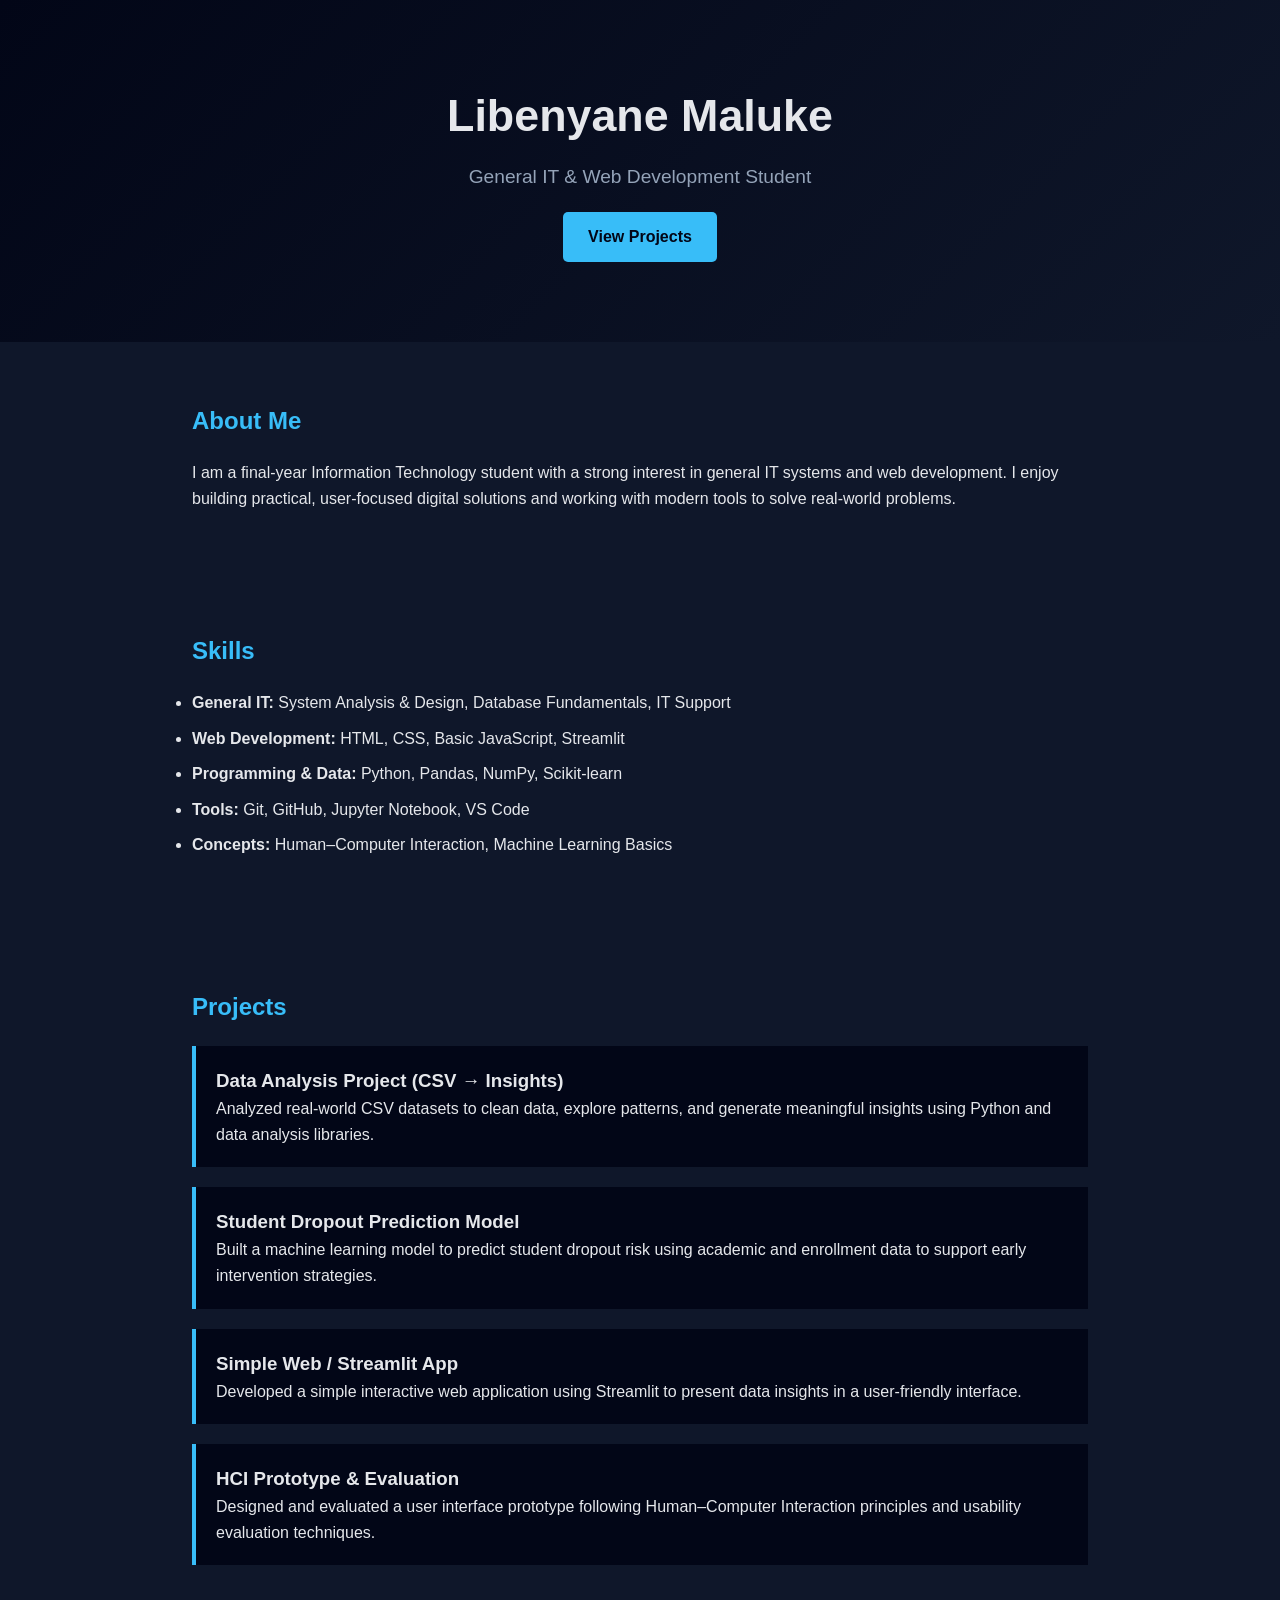
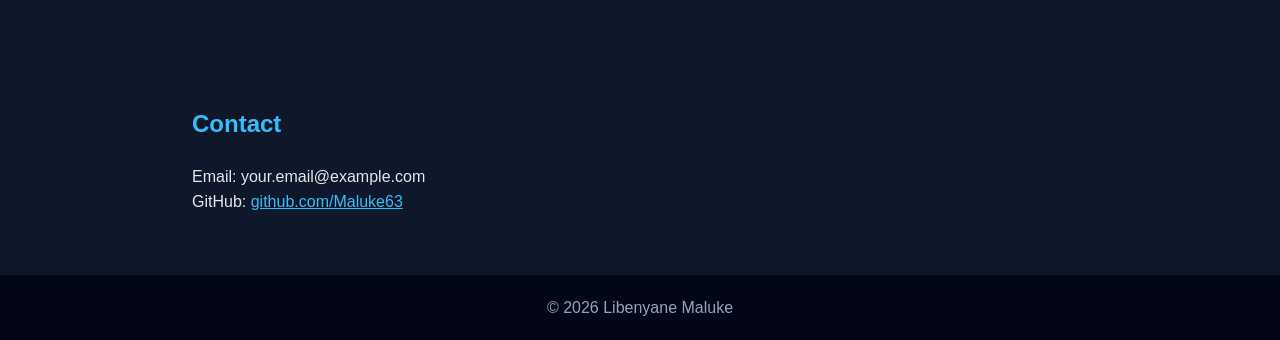
==== index.html @ 245141f4 "Create index.html" ====
<!DOCTYPE html>
<html lang="en">
<head>
    <meta charset="UTF-8">
    <meta name="viewport" content="width=device-width, initial-scale=1.0">
    <title>Libenyane Maluke | Portfolio</title>

    <!-- Embedded Dark Theme CSS -->
    <style>
        * {
            margin: 0;
            padding: 0;
            box-sizing: border-box;
            font-family: Arial, Helvetica, sans-serif;
        }

        body {
            background-color: #0f172a;
            color: #e5e7eb;
            line-height: 1.6;
        }

        header {
            text-align: center;
            padding: 80px 20px;
            background: linear-gradient(135deg, #020617, #0f172a);
        }

        header h1 {
            font-size: 2.8rem;
            margin-bottom: 10px;
        }

        header p {
            font-size: 1.2rem;
            color: #94a3b8;
        }

        .btn {
            display: inline-block;
            margin-top: 20px;
            padding: 12px 25px;
            background-color: #38bdf8;
            color: #020617;
            text-decoration: none;
            border-radius: 5px;
            font-weight: bold;
        }

        section {
            padding: 60px 15%;
        }

        h2 {
            margin-bottom: 20px;
            color: #38bdf8;
        }

        ul li {
            margin-bottom: 10px;
        }

        .project {
            background-color: #020617;
            padding: 20px;
            margin-bottom: 20px;
            border-left: 4px solid #38bdf8;
        }

        a {
            color: #38bdf8;
        }

        footer {
            text-align: center;
            padding: 20px;
            background-color: #020617;
            color: #94a3b8;
        }

        @media (max-width: 768px) {
            section {
                padding: 40px 8%;
            }
        }
    </style>
</head>
<body>

<header>
    <h1>Libenyane Maluke</h1>
    <p>General IT & Web Development Student</p>
    <a href="#projects" class="btn">View Projects</a>
</header>

<section id="about">
    <h2>About Me</h2>
    <p>
        I am a final-year Information Technology student with a strong interest in general IT systems
        and web development. I enjoy building practical, user-focused digital solutions and working
        with modern tools to solve real-world problems.
    </p>
</section>

<section id="skills">
    <h2>Skills</h2>
    <ul>
        <li><strong>General IT:</strong> System Analysis & Design, Database Fundamentals, IT Support</li>
        <li><strong>Web Development:</strong> HTML, CSS, Basic JavaScript, Streamlit</li>
        <li><strong>Programming & Data:</strong> Python, Pandas, NumPy, Scikit-learn</li>
        <li><strong>Tools:</strong> Git, GitHub, Jupyter Notebook, VS Code</li>
        <li><strong>Concepts:</strong> Human–Computer Interaction, Machine Learning Basics</li>
    </ul>
</section>

<section id="projects">
    <h2>Projects</h2>

    <div class="project">
        <h3>Data Analysis Project (CSV → Insights)</h3>
        <p>
            Analyzed real-world CSV datasets to clean data, explore patterns, and generate meaningful
            insights using Python and data analysis libraries.
        </p>
    </div>

    <div class="project">
        <h3>Student Dropout Prediction Model</h3>
        <p>
            Built a machine learning model to predict student dropout risk using academic and enrollment
            data to support early intervention strategies.
        </p>
    </div>

    <div class="project">
        <h3>Simple Web / Streamlit App</h3>
        <p>
            Developed a simple interactive web application using Streamlit to present data insights
            in a user-friendly interface.
        </p>
    </div>

    <div class="project">
        <h3>HCI Prototype & Evaluation</h3>
        <p>
            Designed and evaluated a user interface prototype following Human–Computer Interaction
            principles and usability evaluation techniques.
        </p>
    </div>
</section>

<section id="contact">
    <h2>Contact</h2>
    <p>Email: your.email@example.com</p>
    <p>
        GitHub:
        <a href="https://github.com/Maluke63" target="_blank">
            github.com/Maluke63
        </a>
    </p>
</section>

<footer>
    <p>© 2026 Libenyane Maluke</p>
</footer>

</body>
</html>
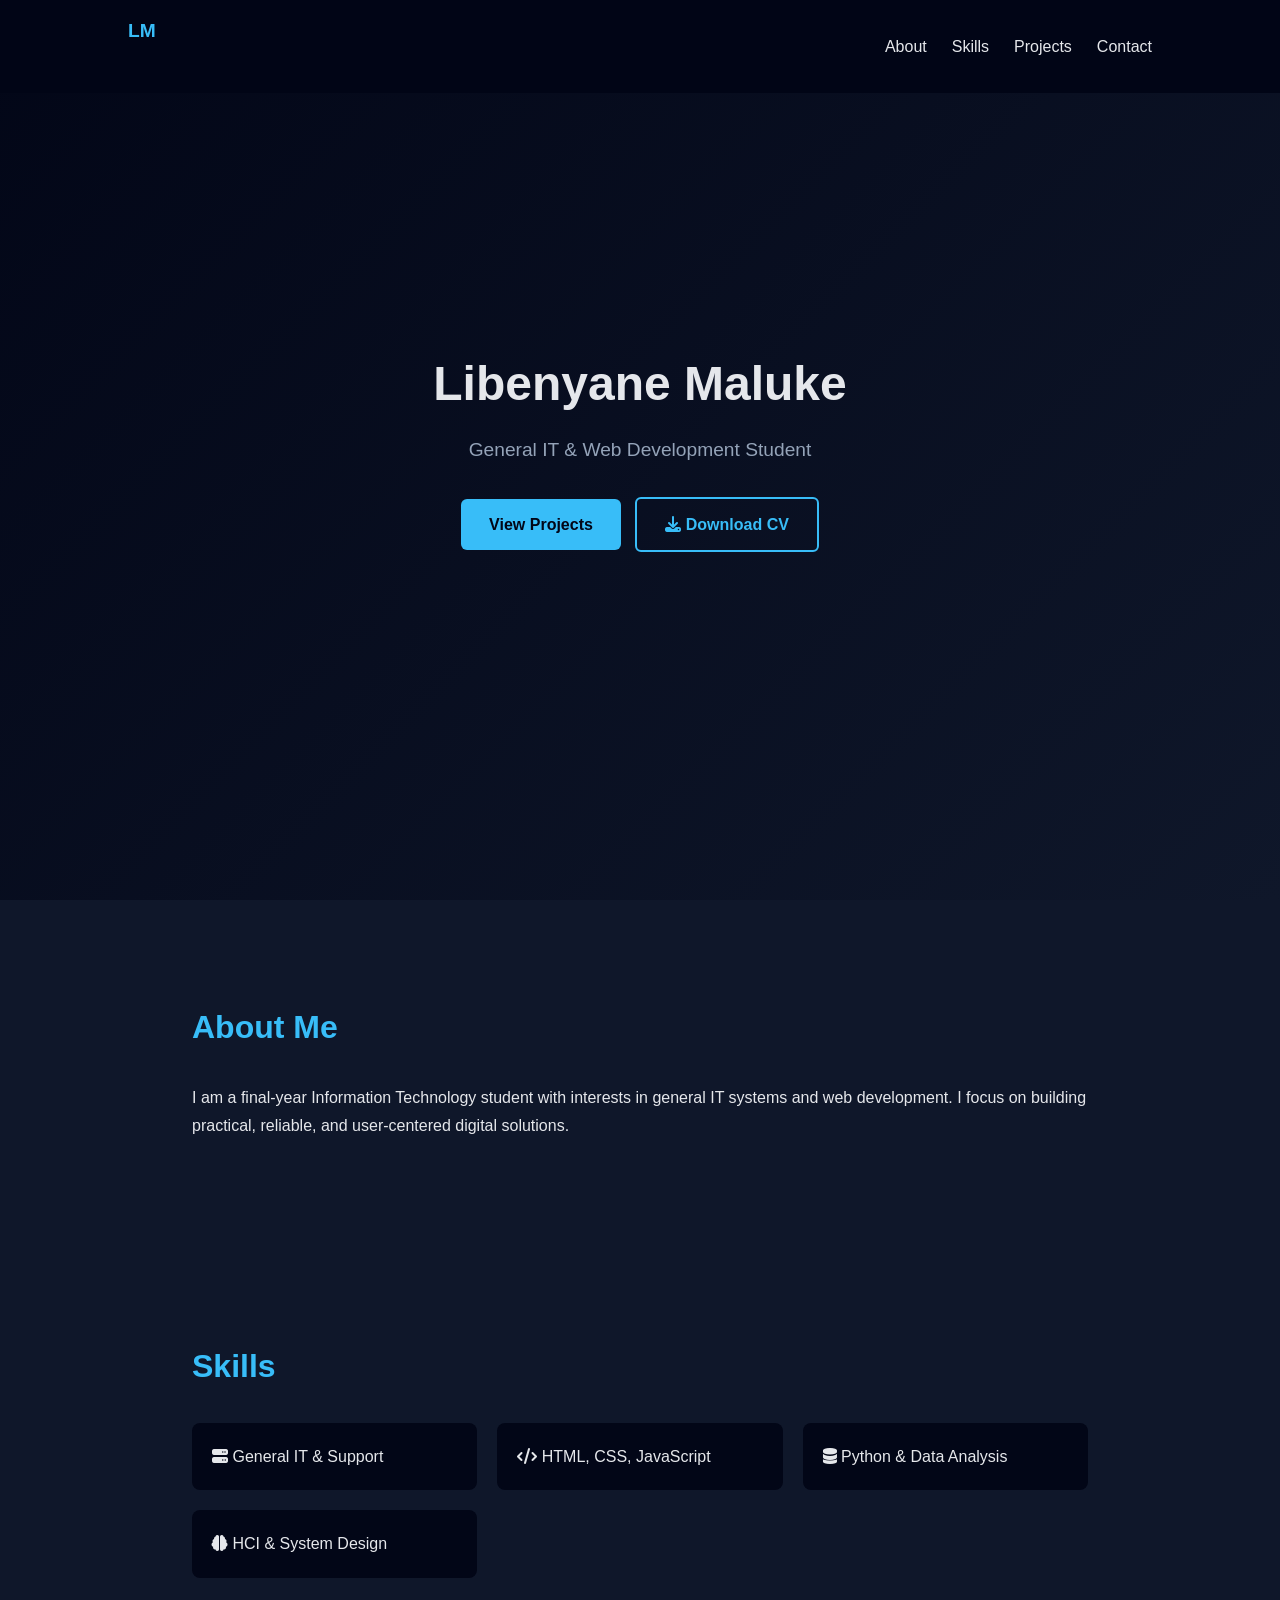
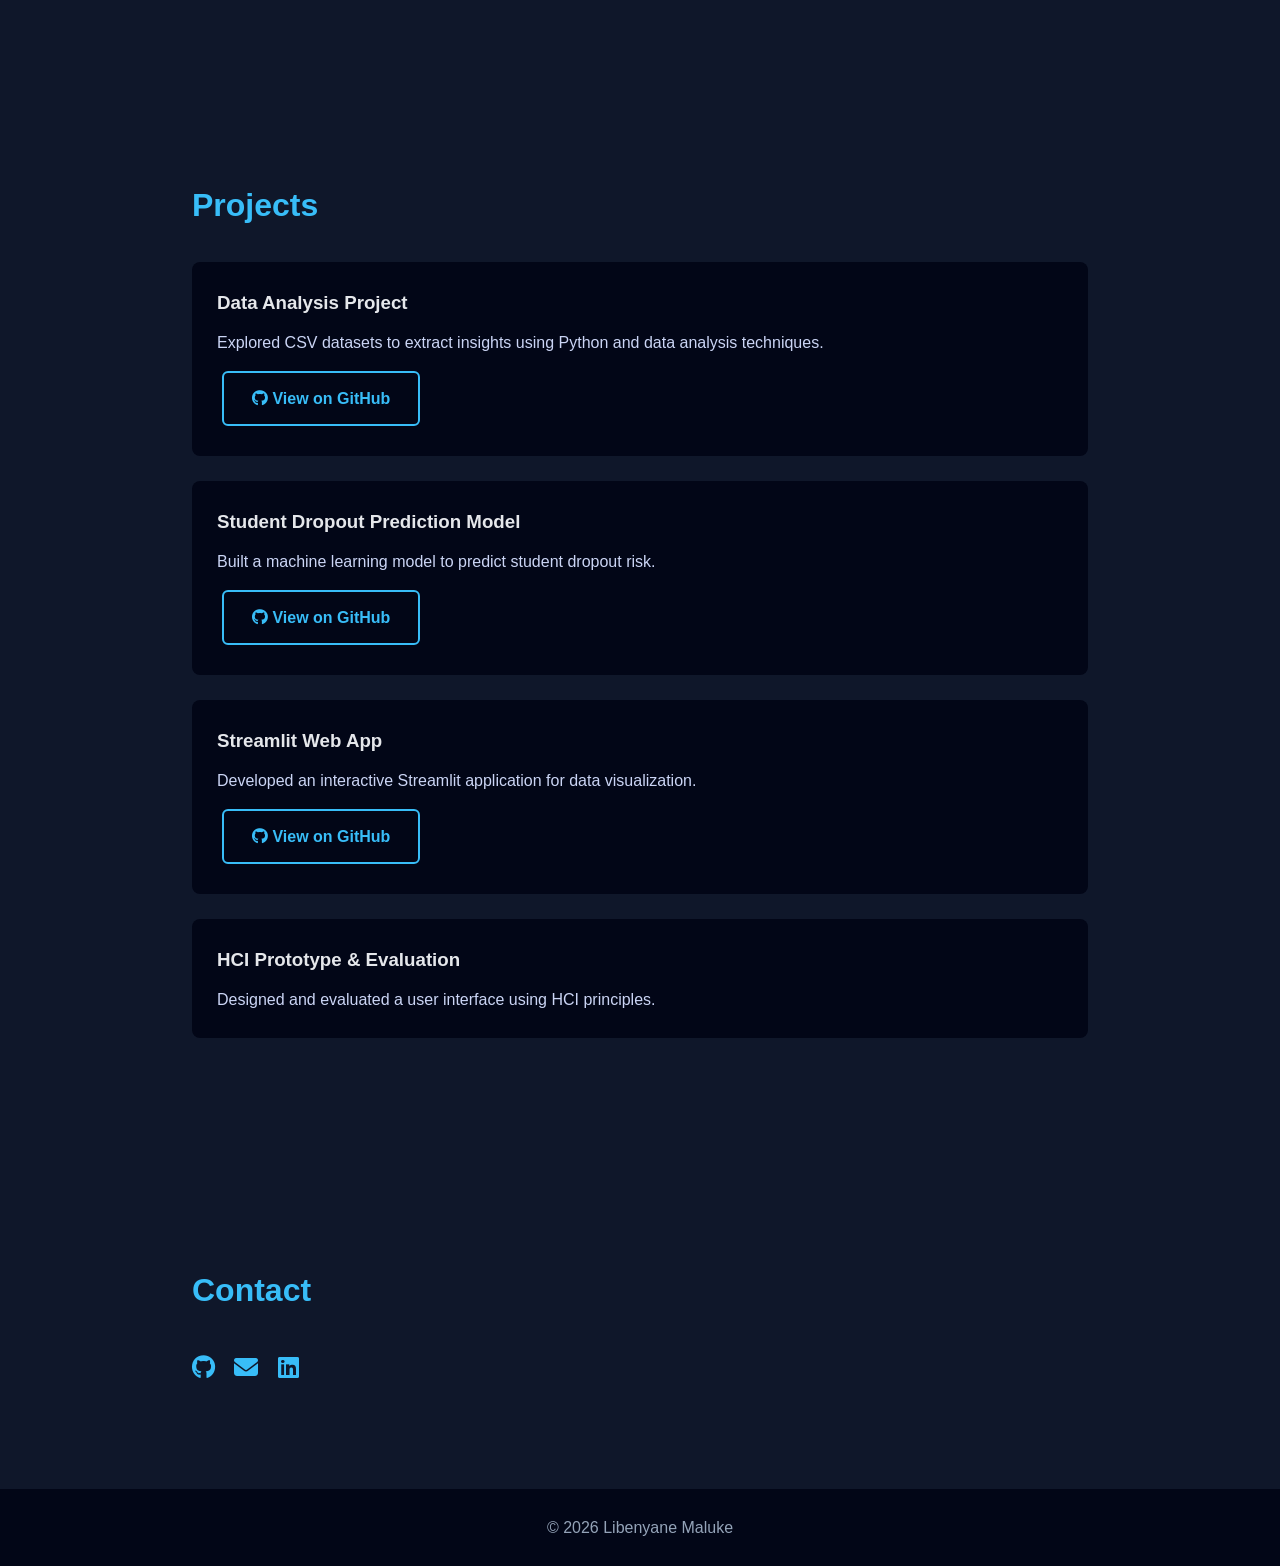
==== commit 2f4e313e: "Update index.html" ====
--- a/index.html
+++ b/index.html
@@ -3,166 +3,284 @@
 <head>
     <meta charset="UTF-8">
     <meta name="viewport" content="width=device-width, initial-scale=1.0">
-    <title>Libenyane Maluke | Portfolio</title>
-
-    <!-- Embedded Dark Theme CSS -->
+    <title>Libenyane Maluke | IT & Web Portfolio</title>
+
+    <!-- Icons -->
+    <link href="https://cdnjs.cloudflare.com/ajax/libs/font-awesome/6.5.0/css/all.min.css" rel="stylesheet">
+
     <style>
         * {
             margin: 0;
             padding: 0;
             box-sizing: border-box;
-            font-family: Arial, Helvetica, sans-serif;
+            font-family: "Segoe UI", Tahoma, Geneva, Verdana, sans-serif;
         }
 
         body {
             background-color: #0f172a;
             color: #e5e7eb;
-            line-height: 1.6;
-        }
-
+            line-height: 1.7;
+        }
+
+        /* Navigation */
+        nav {
+            position: fixed;
+            top: 0;
+            width: 100%;
+            background: rgba(2, 6, 23, 0.95);
+            padding: 15px 10%;
+            display: flex;
+            justify-content: space-between;
+            align-items: center;
+            z-index: 1000;
+        }
+
+        nav h2 {
+            color: #38bdf8;
+            font-size: 1.2rem;
+        }
+
+        nav ul {
+            list-style: none;
+            display: flex;
+            gap: 25px;
+        }
+
+        nav ul li a {
+            color: #e5e7eb;
+            text-decoration: none;
+            font-weight: 500;
+        }
+
+        nav ul li a:hover {
+            color: #38bdf8;
+        }
+
+        /* Header */
         header {
+            height: 100vh;
+            display: flex;
+            align-items: center;
+            justify-content: center;
             text-align: center;
-            padding: 80px 20px;
+            padding: 0 15%;
             background: linear-gradient(135deg, #020617, #0f172a);
         }
 
         header h1 {
-            font-size: 2.8rem;
+            font-size: 3rem;
             margin-bottom: 10px;
+            animation: fadeDown 1s ease;
         }
 
         header p {
+            color: #94a3b8;
             font-size: 1.2rem;
-            color: #94a3b8;
+            margin-bottom: 25px;
+            animation: fadeUp 1.2s ease;
         }
 
         .btn {
             display: inline-block;
-            margin-top: 20px;
-            padding: 12px 25px;
+            padding: 12px 28px;
             background-color: #38bdf8;
             color: #020617;
             text-decoration: none;
-            border-radius: 5px;
+            border-radius: 6px;
             font-weight: bold;
+            margin: 5px;
+        }
+
+        .btn-outline {
+            background: transparent;
+            border: 2px solid #38bdf8;
+            color: #38bdf8;
         }
 
         section {
-            padding: 60px 15%;
+            padding: 100px 15%;
         }
 
         h2 {
-            margin-bottom: 20px;
-            color: #38bdf8;
-        }
-
-        ul li {
+            color: #38bdf8;
+            margin-bottom: 30px;
+            font-size: 2rem;
+        }
+
+        /* Skills */
+        .skills-grid {
+            display: grid;
+            grid-template-columns: repeat(auto-fit, minmax(250px, 1fr));
+            gap: 20px;
+        }
+
+        .skill-box {
+            background: #020617;
+            padding: 20px;
+            border-radius: 8px;
+            transition: transform 0.3s;
+        }
+
+        .skill-box:hover {
+            transform: translateY(-5px);
+        }
+
+        /* Projects */
+        .project {
+            background: #020617;
+            padding: 25px;
+            margin-bottom: 25px;
+            border-radius: 8px;
+            transition: transform 0.3s;
+        }
+
+        .project:hover {
+            transform: translateY(-5px);
+        }
+
+        .project h3 {
             margin-bottom: 10px;
         }
 
-        .project {
-            background-color: #020617;
-            padding: 20px;
-            margin-bottom: 20px;
-            border-left: 4px solid #38bdf8;
-        }
-
-        a {
+        .project p {
+            color: #cbd5f5;
+        }
+
+        .project a {
+            margin-top: 15px;
+            display: inline-block;
+        }
+
+        /* Contact */
+        .contact-links a {
+            display: inline-block;
+            margin-right: 15px;
+            font-size: 1.5rem;
             color: #38bdf8;
         }
 
         footer {
             text-align: center;
-            padding: 20px;
-            background-color: #020617;
+            padding: 25px;
+            background: #020617;
             color: #94a3b8;
         }
 
+        /* Animations */
+        @keyframes fadeDown {
+            from { opacity: 0; transform: translateY(-20px); }
+            to { opacity: 1; transform: translateY(0); }
+        }
+
+        @keyframes fadeUp {
+            from { opacity: 0; transform: translateY(20px); }
+            to { opacity: 1; transform: translateY(0); }
+        }
+
         @media (max-width: 768px) {
-            section {
-                padding: 40px 8%;
+            section, header {
+                padding: 80px 8%;
+            }
+
+            nav {
+                padding: 15px 5%;
             }
         }
     </style>
 </head>
 <body>
 
+<!-- Navigation -->
+<nav>
+    <h2>LM</h2>
+    <ul>
+        <li><a href="#about">About</a></li>
+        <li><a href="#skills">Skills</a></li>
+        <li><a href="#projects">Projects</a></li>
+        <li><a href="#contact">Contact</a></li>
+    </ul>
+</nav>
+
+<!-- Hero -->
 <header>
-    <h1>Libenyane Maluke</h1>
-    <p>General IT & Web Development Student</p>
-    <a href="#projects" class="btn">View Projects</a>
+    <div>
+        <h1>Libenyane Maluke</h1>
+        <p>General IT & Web Development Student</p>
+        <a href="#projects" class="btn">View Projects</a>
+        <a href="CV.pdf" class="btn btn-outline" download>
+            <i class="fas fa-download"></i> Download CV
+        </a>
+    </div>
 </header>
 
+<!-- About -->
 <section id="about">
     <h2>About Me</h2>
     <p>
-        I am a final-year Information Technology student with a strong interest in general IT systems
-        and web development. I enjoy building practical, user-focused digital solutions and working
-        with modern tools to solve real-world problems.
+        I am a final-year Information Technology student with interests in general IT systems and web
+        development. I focus on building practical, reliable, and user-centered digital solutions.
     </p>
 </section>
 
+<!-- Skills -->
 <section id="skills">
     <h2>Skills</h2>
-    <ul>
-        <li><strong>General IT:</strong> System Analysis & Design, Database Fundamentals, IT Support</li>
-        <li><strong>Web Development:</strong> HTML, CSS, Basic JavaScript, Streamlit</li>
-        <li><strong>Programming & Data:</strong> Python, Pandas, NumPy, Scikit-learn</li>
-        <li><strong>Tools:</strong> Git, GitHub, Jupyter Notebook, VS Code</li>
-        <li><strong>Concepts:</strong> Human–Computer Interaction, Machine Learning Basics</li>
-    </ul>
-</section>
-
+    <div class="skills-grid">
+        <div class="skill-box"><i class="fas fa-server"></i> General IT & Support</div>
+        <div class="skill-box"><i class="fas fa-code"></i> HTML, CSS, JavaScript</div>
+        <div class="skill-box"><i class="fas fa-database"></i> Python & Data Analysis</div>
+        <div class="skill-box"><i class="fas fa-brain"></i> HCI & System Design</div>
+    </div>
+</section>
+
+<!-- Projects -->
 <section id="projects">
     <h2>Projects</h2>
 
     <div class="project">
-        <h3>Data Analysis Project (CSV → Insights)</h3>
-        <p>
-            Analyzed real-world CSV datasets to clean data, explore patterns, and generate meaningful
-            insights using Python and data analysis libraries.
-        </p>
+        <h3>Data Analysis Project</h3>
+        <p>Explored CSV datasets to extract insights using Python and data analysis techniques.</p>
+        <a class="btn btn-outline" href="#" target="_blank">
+            <i class="fab fa-github"></i> View on GitHub
+        </a>
     </div>
 
     <div class="project">
         <h3>Student Dropout Prediction Model</h3>
-        <p>
-            Built a machine learning model to predict student dropout risk using academic and enrollment
-            data to support early intervention strategies.
-        </p>
-    </div>
-
-    <div class="project">
-        <h3>Simple Web / Streamlit App</h3>
-        <p>
-            Developed a simple interactive web application using Streamlit to present data insights
-            in a user-friendly interface.
-        </p>
+        <p>Built a machine learning model to predict student dropout risk.</p>
+        <a class="btn btn-outline" href="#" target="_blank">
+            <i class="fab fa-github"></i> View on GitHub
+        </a>
+    </div>
+
+    <div class="project">
+        <h3>Streamlit Web App</h3>
+        <p>Developed an interactive Streamlit application for data visualization.</p>
+        <a class="btn btn-outline" href="#" target="_blank">
+            <i class="fab fa-github"></i> View on GitHub
+        </a>
     </div>
 
     <div class="project">
         <h3>HCI Prototype & Evaluation</h3>
-        <p>
-            Designed and evaluated a user interface prototype following Human–Computer Interaction
-            principles and usability evaluation techniques.
-        </p>
-    </div>
-</section>
-
+        <p>Designed and evaluated a user interface using HCI principles.</p>
+    </div>
+</section>
+
+<!-- Contact -->
 <section id="contact">
     <h2>Contact</h2>
-    <p>Email: your.email@example.com</p>
-    <p>
-        GitHub:
-        <a href="https://github.com/Maluke63" target="_blank">
-            github.com/Maluke63
-        </a>
-    </p>
+    <div class="contact-links">
+        <a href="https://github.com/Maluke63" target="_blank"><i class="fab fa-github"></i></a>
+        <a href="mailto:your.email@example.com"><i class="fas fa-envelope"></i></a>
+        <a href="#"><i class="fab fa-linkedin"></i></a>
+    </div>
 </section>
 
 <footer>
-    <p>© 2026 Libenyane Maluke</p>
+    © 2026 Libenyane Maluke
 </footer>
 
 </body>
 </html>
+
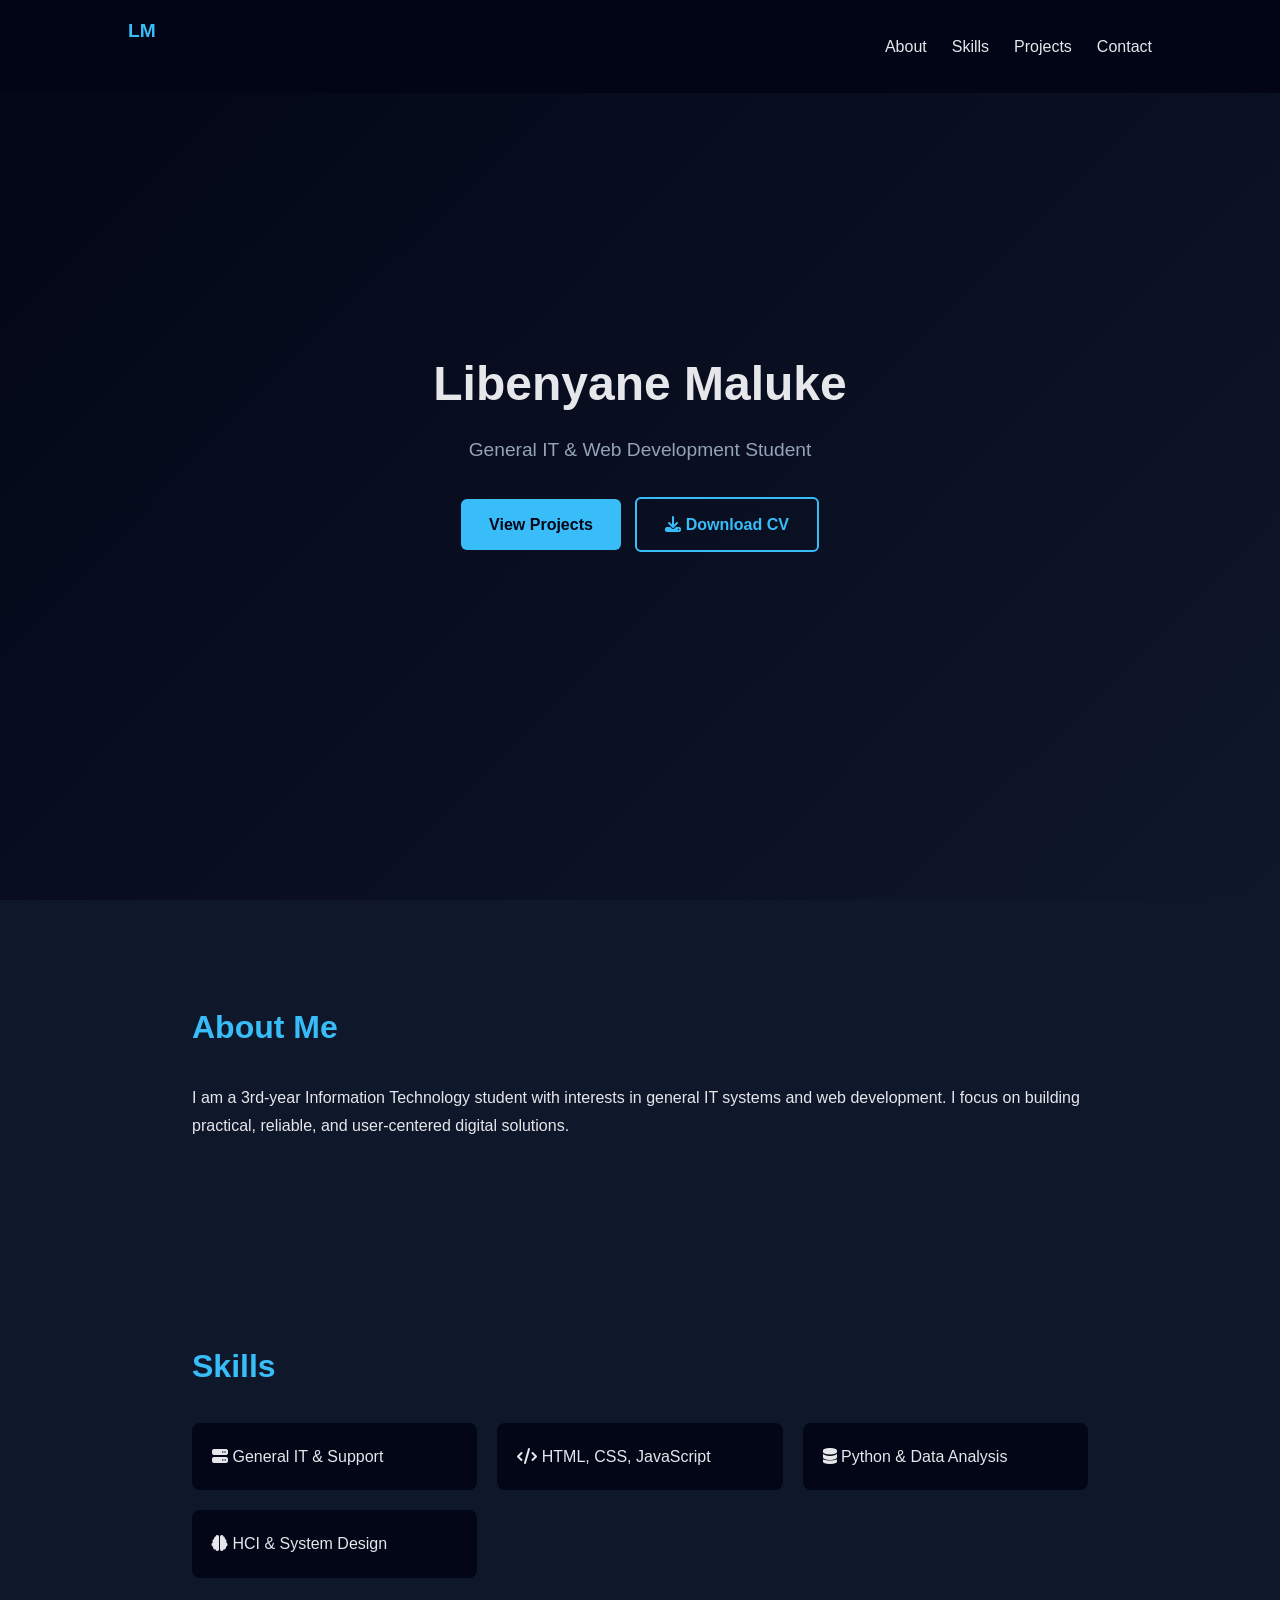
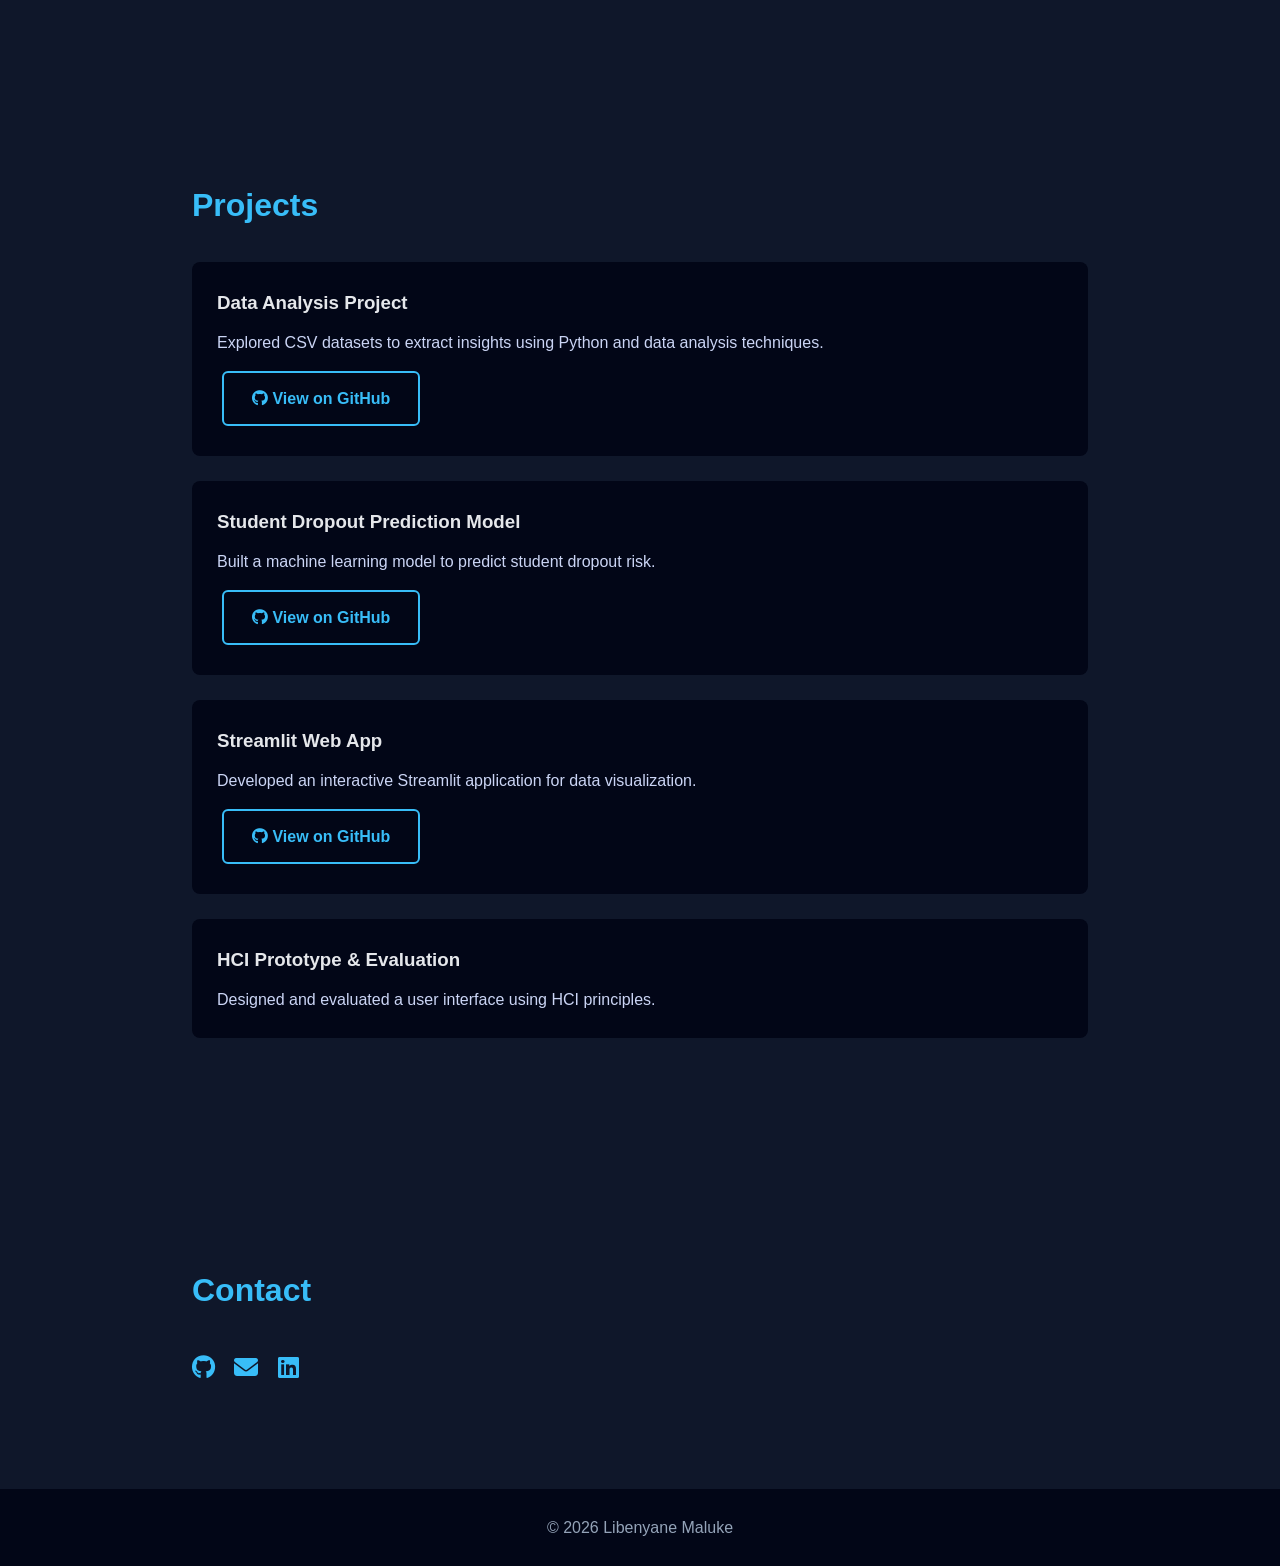
==== commit 6129e30a: "Update index.html" ====
--- a/index.html
+++ b/index.html
@@ -217,7 +217,7 @@
 <section id="about">
     <h2>About Me</h2>
     <p>
-        I am a final-year Information Technology student with interests in general IT systems and web
+        I am a 3rd-year Information Technology student with interests in general IT systems and web
         development. I focus on building practical, reliable, and user-centered digital solutions.
     </p>
 </section>
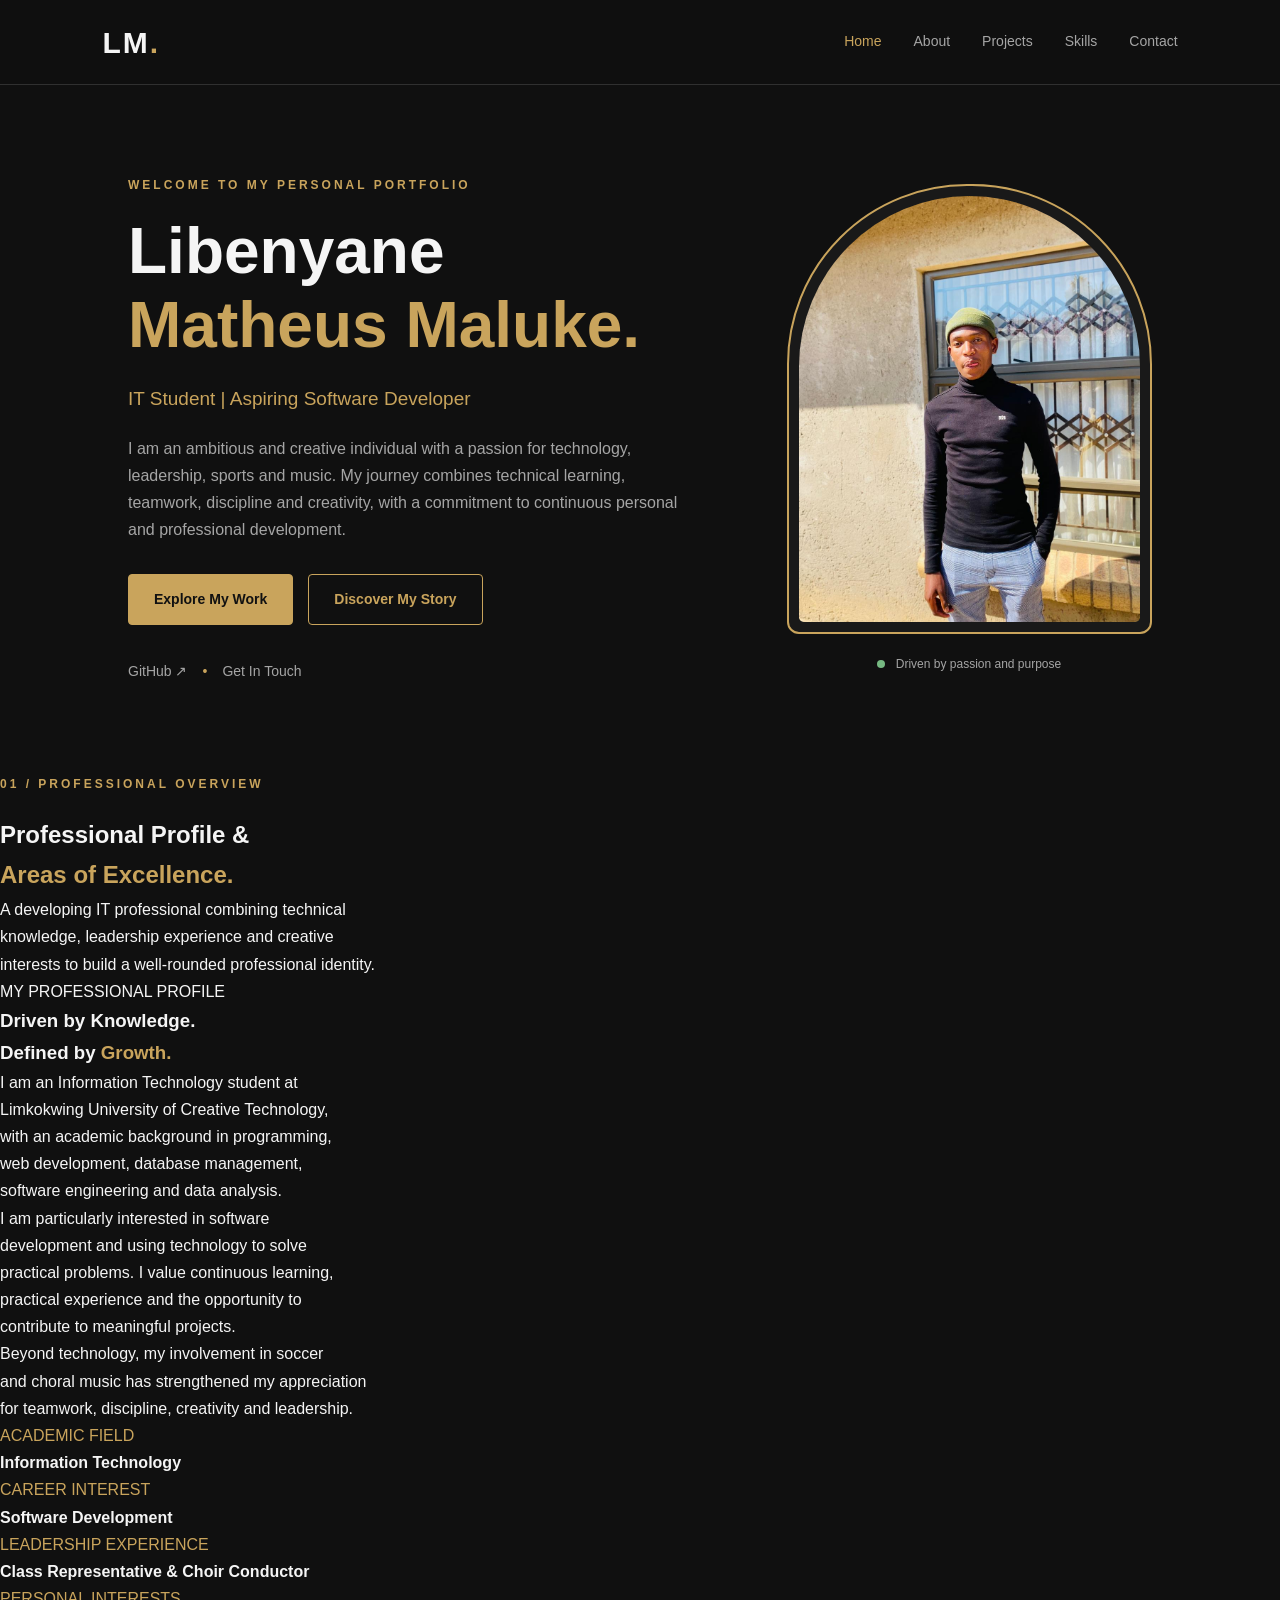
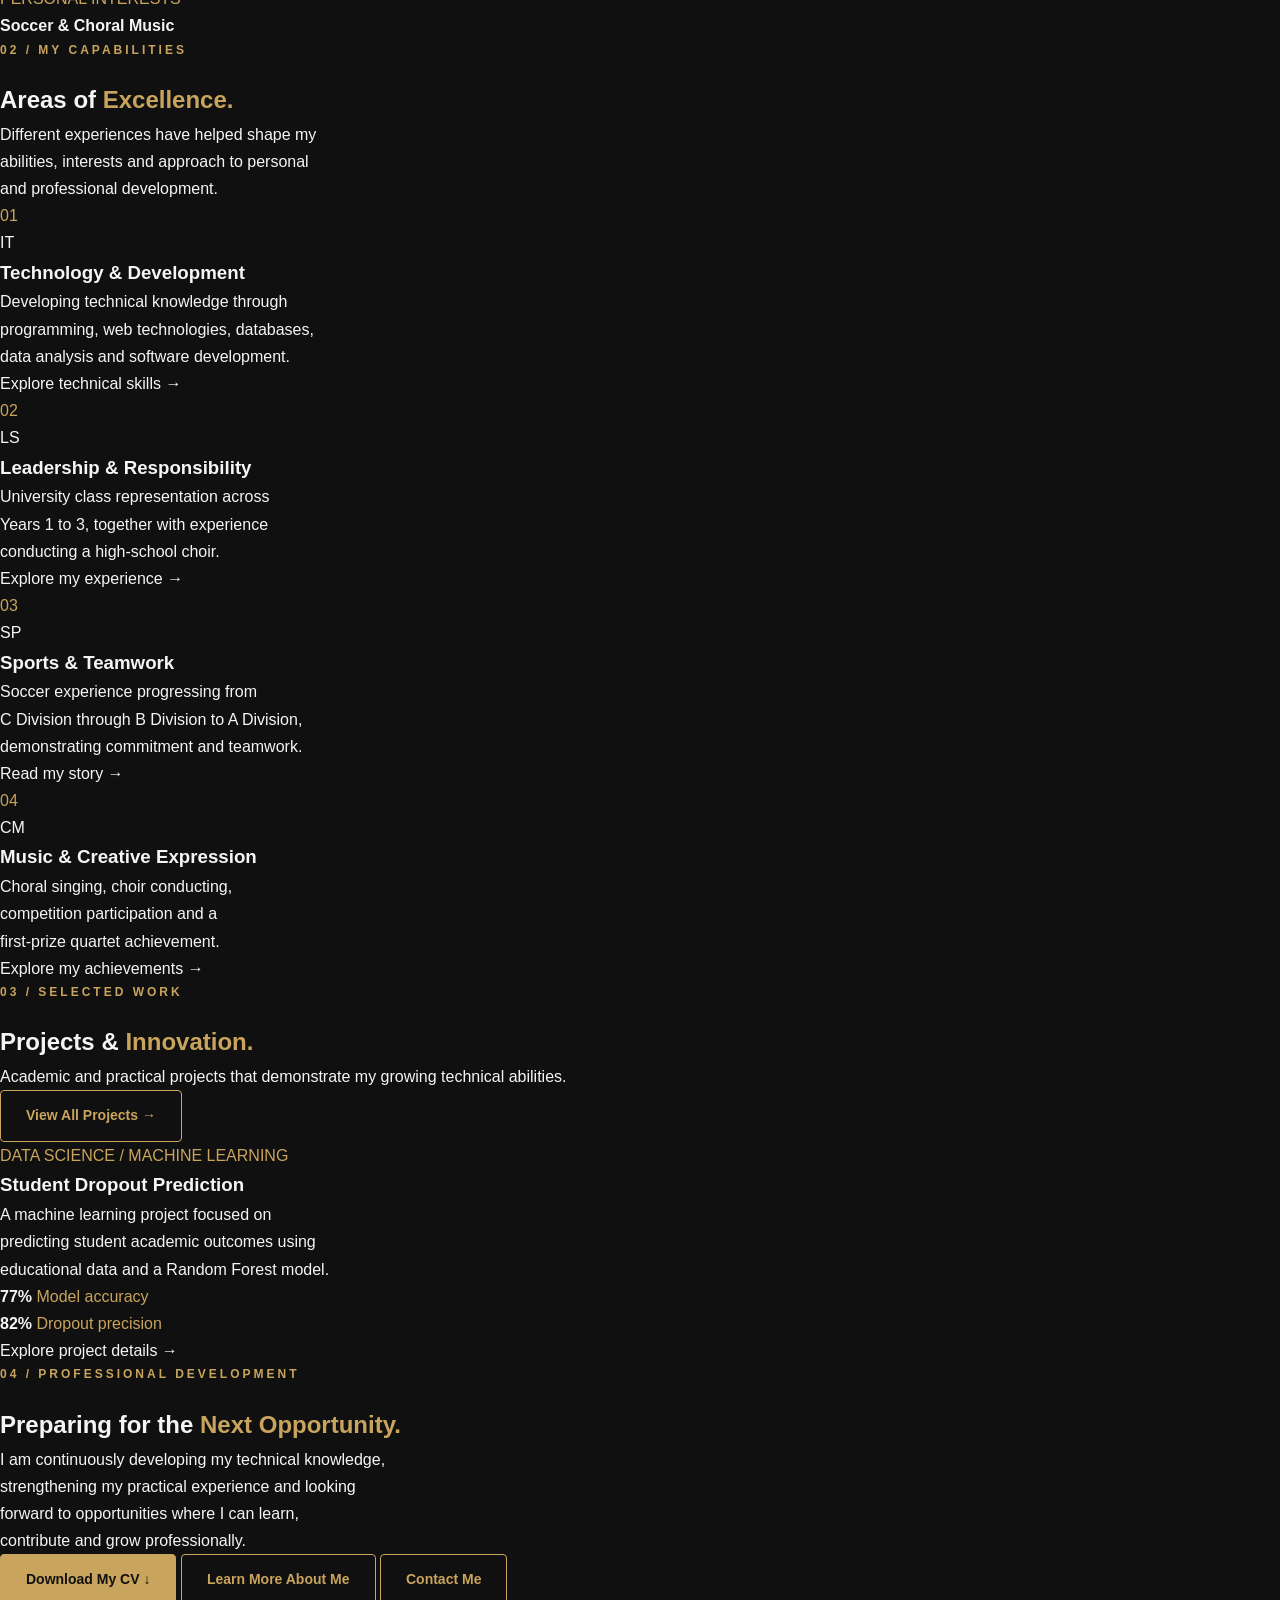
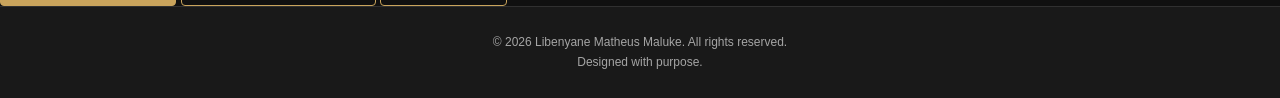
==== commit e868d0ce: "Add files via upload" ====
--- a/index.html
+++ b/index.html
@@ -1,286 +1,408 @@
-<!DOCTYPE html>
-<html lang="en">
-<head>
-    <meta charset="UTF-8">
-    <meta name="viewport" content="width=device-width, initial-scale=1.0">
-    <title>Libenyane Maluke | IT & Web Portfolio</title>
-
-    <!-- Icons -->
-    <link href="https://cdnjs.cloudflare.com/ajax/libs/font-awesome/6.5.0/css/all.min.css" rel="stylesheet">
-
-    <style>
-        * {
-            margin: 0;
-            padding: 0;
-            box-sizing: border-box;
-            font-family: "Segoe UI", Tahoma, Geneva, Verdana, sans-serif;
-        }
-
-        body {
-            background-color: #0f172a;
-            color: #e5e7eb;
-            line-height: 1.7;
-        }
-
-        /* Navigation */
-        nav {
-            position: fixed;
-            top: 0;
-            width: 100%;
-            background: rgba(2, 6, 23, 0.95);
-            padding: 15px 10%;
-            display: flex;
-            justify-content: space-between;
-            align-items: center;
-            z-index: 1000;
-        }
-
-        nav h2 {
-            color: #38bdf8;
-            font-size: 1.2rem;
-        }
-
-        nav ul {
-            list-style: none;
-            display: flex;
-            gap: 25px;
-        }
-
-        nav ul li a {
-            color: #e5e7eb;
-            text-decoration: none;
-            font-weight: 500;
-        }
-
-        nav ul li a:hover {
-            color: #38bdf8;
-        }
-
-        /* Header */
-        header {
-            height: 100vh;
-            display: flex;
-            align-items: center;
-            justify-content: center;
-            text-align: center;
-            padding: 0 15%;
-            background: linear-gradient(135deg, #020617, #0f172a);
-        }
-
-        header h1 {
-            font-size: 3rem;
-            margin-bottom: 10px;
-            animation: fadeDown 1s ease;
-        }
-
-        header p {
-            color: #94a3b8;
-            font-size: 1.2rem;
-            margin-bottom: 25px;
-            animation: fadeUp 1.2s ease;
-        }
-
-        .btn {
-            display: inline-block;
-            padding: 12px 28px;
-            background-color: #38bdf8;
-            color: #020617;
-            text-decoration: none;
-            border-radius: 6px;
-            font-weight: bold;
-            margin: 5px;
-        }
-
-        .btn-outline {
-            background: transparent;
-            border: 2px solid #38bdf8;
-            color: #38bdf8;
-        }
-
-        section {
-            padding: 100px 15%;
-        }
-
-        h2 {
-            color: #38bdf8;
-            margin-bottom: 30px;
-            font-size: 2rem;
-        }
-
-        /* Skills */
-        .skills-grid {
-            display: grid;
-            grid-template-columns: repeat(auto-fit, minmax(250px, 1fr));
-            gap: 20px;
-        }
-
-        .skill-box {
-            background: #020617;
-            padding: 20px;
-            border-radius: 8px;
-            transition: transform 0.3s;
-        }
-
-        .skill-box:hover {
-            transform: translateY(-5px);
-        }
-
-        /* Projects */
-        .project {
-            background: #020617;
-            padding: 25px;
-            margin-bottom: 25px;
-            border-radius: 8px;
-            transition: transform 0.3s;
-        }
-
-        .project:hover {
-            transform: translateY(-5px);
-        }
-
-        .project h3 {
-            margin-bottom: 10px;
-        }
-
-        .project p {
-            color: #cbd5f5;
-        }
-
-        .project a {
-            margin-top: 15px;
-            display: inline-block;
-        }
-
-        /* Contact */
-        .contact-links a {
-            display: inline-block;
-            margin-right: 15px;
-            font-size: 1.5rem;
-            color: #38bdf8;
-        }
-
-        footer {
-            text-align: center;
-            padding: 25px;
-            background: #020617;
-            color: #94a3b8;
-        }
-
-        /* Animations */
-        @keyframes fadeDown {
-            from { opacity: 0; transform: translateY(-20px); }
-            to { opacity: 1; transform: translateY(0); }
-        }
-
-        @keyframes fadeUp {
-            from { opacity: 0; transform: translateY(20px); }
-            to { opacity: 1; transform: translateY(0); }
-        }
-
-        @media (max-width: 768px) {
-            section, header {
-                padding: 80px 8%;
-            }
-
-            nav {
-                padding: 15px 5%;
-            }
-        }
-    </style>
-</head>
-<body>
-
-<!-- Navigation -->
-<nav>
-    <h2>LM</h2>
-    <ul>
-        <li><a href="#about">About</a></li>
-        <li><a href="#skills">Skills</a></li>
-        <li><a href="#projects">Projects</a></li>
-        <li><a href="#contact">Contact</a></li>
-    </ul>
-</nav>
-
-<!-- Hero -->
-<header>
-    <div>
-        <h1>Libenyane Maluke</h1>
-        <p>General IT & Web Development Student</p>
-        <a href="#projects" class="btn">View Projects</a>
-        <a href="CV.pdf" class="btn btn-outline" download>
-            <i class="fas fa-download"></i> Download CV
-        </a>
-    </div>
-</header>
-
-<!-- About -->
-<section id="about">
-    <h2>About Me</h2>
-    <p>
-        I am a 3rd-year Information Technology student with interests in general IT systems and web
-        development. I focus on building practical, reliable, and user-centered digital solutions.
-    </p>
-</section>
-
-<!-- Skills -->
-<section id="skills">
-    <h2>Skills</h2>
-    <div class="skills-grid">
-        <div class="skill-box"><i class="fas fa-server"></i> General IT & Support</div>
-        <div class="skill-box"><i class="fas fa-code"></i> HTML, CSS, JavaScript</div>
-        <div class="skill-box"><i class="fas fa-database"></i> Python & Data Analysis</div>
-        <div class="skill-box"><i class="fas fa-brain"></i> HCI & System Design</div>
-    </div>
-</section>
-
-<!-- Projects -->
-<section id="projects">
-    <h2>Projects</h2>
-
-    <div class="project">
-        <h3>Data Analysis Project</h3>
-        <p>Explored CSV datasets to extract insights using Python and data analysis techniques.</p>
-        <a class="btn btn-outline" href="#" target="_blank">
-            <i class="fab fa-github"></i> View on GitHub
-        </a>
-    </div>
-
-    <div class="project">
-        <h3>Student Dropout Prediction Model</h3>
-        <p>Built a machine learning model to predict student dropout risk.</p>
-        <a class="btn btn-outline" href="#" target="_blank">
-            <i class="fab fa-github"></i> View on GitHub
-        </a>
-    </div>
-
-    <div class="project">
-        <h3>Streamlit Web App</h3>
-        <p>Developed an interactive Streamlit application for data visualization.</p>
-        <a class="btn btn-outline" href="#" target="_blank">
-            <i class="fab fa-github"></i> View on GitHub
-        </a>
-    </div>
-
-    <div class="project">
-        <h3>HCI Prototype & Evaluation</h3>
-        <p>Designed and evaluated a user interface using HCI principles.</p>
-    </div>
-</section>
-
-<!-- Contact -->
-<section id="contact">
-    <h2>Contact</h2>
-    <div class="contact-links">
-        <a href="https://github.com/Maluke63" target="_blank"><i class="fab fa-github"></i></a>
-        <a href="mailto:your.email@example.com"><i class="fas fa-envelope"></i></a>
-        <a href="#"><i class="fab fa-linkedin"></i></a>
-    </div>
-</section>
-
-<footer>
-    © 2026 Libenyane Maluke
-</footer>
-
-</body>
-</html>
-
+
+<!DOCTYPE html>
+<html lang="en">
+<head>
+    <meta charset="UTF-8">
+    <meta name="viewport" content="width=device-width, initial-scale=1.0">
+
+    <title>Libenyane Maluke | Personal Portfolio</title>
+
+    <meta name="description"
+          content="The personal portfolio of Libenyane Matheus Maluke, an IT student, aspiring software developer, soccer player and choral musician.">
+
+    <link rel="stylesheet" href="style.css">
+    <script src="script.js" defer></script>
+</head>
+
+<body>
+
+<header class="navbar">
+    <a href="./index.html" class="logo">LM<span>.</span></a>
+
+    <button class="menu-toggle" aria-label="Toggle navigation"
+            aria-expanded="false">☰</button>
+
+    <nav class="nav-links">
+        <a href="./index.html" class="active">Home</a>
+        <a href="./about.html">About</a>
+        <a href="./projects.html">Projects</a>
+        <a href="./skills.html">Skills</a>
+        <a href="./contacts.html">Contact</a>
+    </nav>
+</header>
+
+<main>
+
+    <!-- HERO SECTION -->
+
+    <section class="hero premium-hero">
+
+        <div class="hero-content">
+
+            <p class="eyebrow">WELCOME TO MY PERSONAL PORTFOLIO</p>
+
+            <h1>
+                Libenyane<br>
+                <span>Matheus Maluke.</span>
+            </h1>
+
+            <h2>
+                IT Student | Aspiring Software Developer
+            </h2>
+
+            <p class="hero-description">
+                I am an ambitious and creative individual with a passion
+                for technology, leadership, sports and music.
+
+                My journey combines technical learning, teamwork,
+                discipline and creativity, with a commitment to
+                continuous personal and professional development.
+            </p>
+
+            <div class="hero-buttons">
+                <a href="./projects.html" class="btn primary">
+                    Explore My Work
+                </a>
+
+                <a href="./about.html" class="btn secondary">
+                    Discover My Story
+                </a>
+            </div>
+
+            <div class="social-links">
+                <a href="https://github.com/Maluke63"
+                   target="_blank" rel="noopener noreferrer">
+                    GitHub ↗
+                </a>
+
+                <span>•</span>
+
+                <a href="./contact.html">Get In Touch</a>
+            </div>
+
+        </div>
+
+        <div class="hero-image">
+
+            <div class="image-frame">
+                <img src="profile.jpg"
+                     alt="Portrait of Libenyane Matheus Maluke">
+            </div>
+
+            <div class="image-caption">
+                <span class="status-dot"></span>
+                Driven by passion and purpose
+            </div>
+
+        </div>
+
+    </section>
+
+
+   
+    <!-- PROFESSIONAL PROFILE -->
+
+    <section class="profile-section">
+
+        <div class="section-heading">
+            <p class="eyebrow">01 / PROFESSIONAL OVERVIEW</p>
+
+            <h2>Professional Profile &<br>
+                <span>Areas of Excellence.</span>
+            </h2>
+
+            <p>
+                A developing IT professional combining technical</p>
+            <p>
+                knowledge, leadership experience and creative</p>
+            <p>
+                interests to build a well-rounded professional identity.
+            </p>
+        </div>
+
+        <div class="profile-layout">
+
+            <div class="profile-main">
+
+                <p class="profile-label">MY PROFESSIONAL PROFILE</p>
+
+                <h3>Driven by Knowledge.<br>
+                    Defined by <span>Growth.</span>
+                </h3>
+
+                <p>
+                    I am an Information Technology student at</p>
+                <p>
+                    Limkokwing University of Creative Technology,</p>
+                <p>
+                    with an academic background in programming,</p>
+                <p>
+                    web development, database management,</p>
+                <p>
+                    software engineering and data analysis.
+                </p>
+
+                <p>
+                    I am particularly interested in software</p>
+                <p>
+                    development and using technology to solve</p>
+                <p>
+                    practical problems. I value continuous learning,</p>
+                <p>
+                    practical experience and the opportunity to</p>
+                <p>
+                    contribute to meaningful projects.
+                </p>
+
+                <p>
+                    Beyond technology, my involvement in soccer</p>
+                <p>
+                    and choral music has strengthened my appreciation</p>
+                <p>
+                    for teamwork, discipline, creativity and leadership.
+                </p>
+
+            </div>
+
+
+            
+
+            <div class="profile-facts">
+
+                <div class="fact-item">
+                    <span>ACADEMIC FIELD</span>
+                    <h4>Information Technology</h4>
+                </div>
+
+                <div class="fact-item">
+                    <span>CAREER INTEREST</span>
+                    <h4>Software Development</h4>
+                </div>
+
+                <div class="fact-item">
+                    <span>LEADERSHIP EXPERIENCE</span>
+                    <h4>Class Representative & Choir Conductor</h4>
+                </div>
+
+                <div class="fact-item">
+                    <span>PERSONAL INTERESTS</span>
+                    <h4>Soccer & Choral Music</h4>
+                </div>
+
+            </div>
+
+        </div>
+
+    </section>
+
+
+    <!-- AREAS OF EXCELLENCE -->
+
+    <section class="excellence-section">
+
+        <div class="section-heading">
+            <p class="eyebrow">02 / MY CAPABILITIES</p>
+
+            <h2>Areas of <span>Excellence.</span></h2>
+
+            <p>
+                Different experiences have helped shape my</p>
+            <p>
+                abilities, interests and approach to personal</p>
+            <p>
+                and professional development.
+            </p>
+        </div>
+
+        <div class="excellence-grid">
+
+            <article class="excellence-card">
+                <span class="card-index">01</span>
+                <div class="excellence-symbol">IT</div>
+
+                <h3>Technology & Development</h3>
+
+                <p>
+                    Developing technical knowledge through</p>
+                <p>
+                    programming, web technologies, databases,</p>
+                <p>
+                    data analysis and software development.
+                </p>
+
+                <a href="./skills.html">Explore technical skills →</a>
+            </article>
+
+
+            <article class="excellence-card">
+                <span class="card-index">02</span>
+                <div class="excellence-symbol">LS</div>
+
+                <h3>Leadership & Responsibility</h3>
+
+                <p>
+                    University class representation across</p>
+                <p>
+                    Years 1 to 3, together with experience</p>
+                <p>
+                    conducting a high-school choir.
+                </p>
+
+                <a href="./about.html">Explore my experience →</a>
+            </article>
+
+
+            <article class="excellence-card">
+                <span class="card-index">03</span>
+                <div class="excellence-symbol">SP</div>
+
+                <h3>Sports & Teamwork</h3>
+
+                <p>
+                    Soccer experience progressing from</p>
+                <p>
+                    C Division through B Division to A Division,</p>
+                <p>
+                    demonstrating commitment and teamwork.
+                </p>
+
+                <a href="./about.html">Read my story →</a>
+            </article>
+
+
+            <article class="excellence-card">
+                <span class="card-index">04</span>
+                <div class="excellence-symbol">CM</div>
+
+                <h3>Music & Creative Expression</h3>
+
+                <p>
+                    Choral singing, choir conducting,</p>
+                <p>
+                    competition participation and a</p>
+                <p>
+                    first-prize quartet achievement.
+                </p>
+
+                <a href="./about.html">Explore my achievements →</a>
+            </article>
+
+        </div>
+
+    </section>
+
+
+    <!-- SELECTED WORK -->
+
+    <section class="featured-work">
+
+        <div class="work-heading">
+
+            <div>
+                <p class="eyebrow">03 / SELECTED WORK</p>
+                <h2>Projects & <span>Innovation.</span></h2>
+                <p>
+                    Academic and practical projects that
+                    demonstrate my growing technical abilities.
+                </p>
+            </div>
+
+            <a href="./projects.html" class="btn secondary">
+                View All Projects →
+            </a>
+
+        </div>
+
+        <div class="featured-project">
+
+            <div class="featured-project-info">
+
+                <span class="project-category">
+                    DATA SCIENCE / MACHINE LEARNING
+                </span>
+
+                <h3>Student Dropout Prediction</h3>
+
+                <p>
+                    A machine learning project focused on</p>
+                <p>
+                    predicting student academic outcomes using</p>
+                <p>
+                    educational data and a Random Forest model.
+                </p>
+
+                <div class="project-metrics">
+                    <div>
+                        <strong>77%</strong>
+                        <span>Model accuracy</span>
+                    </div>
+
+                    <div>
+                        <strong>82%</strong>
+                        <span>Dropout precision</span>
+                    </div>
+                </div>
+
+                <a href="./projects.html" class="text-link">
+                    Explore project details →
+                </a>
+
+            </div>
+
+        </div>
+
+    </section>
+
+
+    <!-- PROFESSIONAL DEVELOPMENT -->
+
+    <section class="development-section">
+
+        <p class="eyebrow">04 / PROFESSIONAL DEVELOPMENT</p>
+
+        <h2>Preparing for the <span>Next Opportunity.</span></h2>
+
+        <p>
+            I am continuously developing my technical knowledge,</p>
+        <p>
+            strengthening my practical experience and looking</p>
+        <p>
+            forward to opportunities where I can learn,</p>
+        <p>
+            contribute and grow professionally.
+        </p>
+
+        
+<div class="development-actions">
+
+
+<a href="./documents/Libenyane_Maluke_CV 2.pdf"
+   class="btn primary"
+   download="Libenyane_Maluke_CV.pdf">
+
+    Download My CV ↓
+
+</a>
+
+
+    <a href="./about.html" class="btn secondary">
+        Learn More About Me
+    </a>
+
+    <a href="./contact.html" class="btn secondary">
+        Contact Me
+    </a>
+
+</div>
+
+
+    </section>
+</main>
+
+<footer>
+    <p>© 2026 Libenyane Matheus Maluke. All rights reserved.</p>
+    <p>Designed with purpose.</p>
+</footer>
+
+</body>
+</html>
--- a/style.css
+++ b/style.css
@@ -0,0 +1,770 @@
+
+/* =================================
+   1. GENERAL SETTINGS
+================================= */
+
+:root {
+    --background: #101010;
+    --surface: #191919;
+    --surface-light: #222222;
+    --gold: #c9a45c;
+    --white: #f5f5f5;
+    --muted: #a5a5a5;
+    --border: #303030;
+}
+
+* {
+    margin: 0;
+    padding: 0;
+    box-sizing: border-box;
+}
+
+html {
+    scroll-behavior: smooth;
+}
+
+body {
+    font-family: Arial, Helvetica, sans-serif;
+    background: var(--background);
+    color: var(--white);
+    line-height: 1.7;
+}
+
+a {
+    text-decoration: none;
+    color: inherit;
+}
+
+img {
+    max-width: 100%;
+    display: block;
+}
+
+span {
+    color: var(--gold);
+}
+
+/* =================================
+   2. NAVIGATION
+================================= */
+
+.navbar {
+    min-height: 85px;
+    padding: 0 8%;
+    display: flex;
+    align-items: center;
+    justify-content: space-between;
+    border-bottom: 1px solid var(--border);
+    background: rgba(16, 16, 16, 0.97);
+    position: sticky;
+    top: 0;
+    z-index: 100;
+}
+
+.logo {
+    font-size: 30px;
+    font-weight: bold;
+    letter-spacing: 2px;
+}
+
+.nav-links {
+    display: flex;
+    gap: 32px;
+}
+
+.nav-links a {
+    color: var(--muted);
+    font-size: 14px;
+    transition: 0.3s;
+}
+
+.nav-links a:hover,
+.nav-links a.active {
+    color: var(--gold);
+}
+
+.menu-toggle {
+    display: none;
+    background: none;
+    border: none;
+    color: var(--white);
+    font-size: 28px;
+    cursor: pointer;
+}
+
+/* =================================
+   3. HOMEPAGE HERO
+================================= */
+
+.hero {
+    min-height: 680px;
+    padding: 90px 10%;
+    display: grid;
+    grid-template-columns: 1.3fr 0.8fr;
+    align-items: center;
+    gap: 65px;
+}
+
+.eyebrow {
+    color: var(--gold);
+    font-size: 12px;
+    font-weight: bold;
+    letter-spacing: 3px;
+    margin-bottom: 20px;
+}
+
+.hero h1 {
+    font-size: clamp(42px, 5vw, 68px);
+    line-height: 1.15;
+    margin-bottom: 20px;
+}
+
+.hero h2 {
+    color: var(--gold);
+    font-size: 19px;
+    margin-bottom: 20px;
+    font-weight: normal;
+}
+
+.hero-description {
+    color: var(--muted);
+    max-width: 550px;
+    margin-bottom: 30px;
+}
+
+.hero-buttons {
+    display: flex;
+    flex-wrap: wrap;
+    gap: 15px;
+}
+
+.btn {
+    display: inline-block;
+    padding: 13px 25px;
+    border-radius: 4px;
+    font-size: 14px;
+    font-weight: bold;
+    border: 1px solid var(--gold);
+    cursor: pointer;
+    transition: 0.3s;
+}
+
+.btn.primary {
+    background: var(--gold);
+    color: #111;
+}
+
+.btn.secondary {
+    color: var(--gold);
+}
+
+.btn:hover {
+    transform: translateY(-3px);
+    background: #e0bd7c;
+    color: #111;
+}
+
+.social-links {
+    display: flex;
+    gap: 15px;
+    margin-top: 35px;
+    color: var(--muted);
+    font-size: 14px;
+}
+
+.social-links a:hover {
+    color: var(--gold);
+}
+
+.hero-image {
+    text-align: center;
+}
+
+.image-frame {
+    max-width: 370px;
+    height: 450px;
+    margin: auto;
+    padding: 10px;
+    border: 2px solid var(--gold);
+    border-radius: 180px 180px 12px 12px;
+    overflow: hidden;
+    background: var(--surface);
+}
+
+.image-frame img {
+    width: 100%;
+    height: 100%;
+    object-fit: cover;
+    border-radius: 180px 180px 5px 5px;
+}
+
+.image-caption {
+    margin-top: 20px;
+    color: var(--muted);
+    font-size: 12px;
+}
+
+.status-dot {
+    display: inline-block;
+    width: 8px;
+    height: 8px;
+    background: #76b982;
+    border-radius: 50%;
+    margin-right: 7px;
+}
+
+/* =================================
+   4. HOMEPAGE INTRO STRIP
+================================= */
+
+.intro-strip {
+    padding: 45px 10%;
+    display: grid;
+    grid-template-columns: repeat(3, 1fr);
+    background: var(--surface);
+    border-top: 1px solid var(--border);
+    border-bottom: 1px solid var(--border);
+    text-align: center;
+    gap: 25px;
+}
+
+.intro-strip h3 {
+    color: var(--gold);
+    font-size: 28px;
+}
+
+.intro-strip p {
+    color: var(--muted);
+    font-size: 14px;
+}
+
+/* =================================
+   5. GENERAL PAGE SETTINGS
+================================= */
+
+.page-container {
+    max-width: 1200px;
+    width: 85%;
+    margin: auto;
+    padding: 75px 0;
+}
+
+.page-heading {
+    text-align: center;
+    margin-bottom: 70px;
+}
+
+.page-heading h1 {
+    font-size: clamp(38px, 5vw, 55px);
+    margin-bottom: 15px;
+}
+
+.page-heading p:last-child {
+    color: var(--muted);
+}
+
+/* =================================
+   6. ABOUT PAGE
+================================= */
+
+.about-layout {
+    display: grid;
+    grid-template-columns: 0.8fr 1.2fr;
+    align-items: center;
+    gap: 60px;
+    margin-bottom: 100px;
+}
+
+.about-photo {
+    height: 430px;
+    border: 1px solid var(--gold);
+    border-radius: 8px;
+    overflow: hidden;
+}
+
+.about-photo img {
+    width: 100%;
+    height: 100%;
+    object-fit: cover;
+}
+
+.about-content h2 {
+    font-size: 32px;
+    margin-bottom: 20px;
+}
+
+.about-content p {
+    color: var(--muted);
+    margin-bottom: 18px;
+}
+
+.about-content h3 {
+    margin: 25px 0 10px;
+    color: var(--gold);
+}
+
+.content-section {
+    margin-bottom: 75px;
+}
+
+.content-section h2 {
+    font-size: 30px;
+    margin-bottom: 25px;
+}
+
+.content-section p {
+    color: var(--muted);
+    margin-bottom: 15px;
+    max-width: 850px;
+}
+
+.timeline {
+    border-left: 2px solid var(--gold);
+    padding-left: 30px;
+}
+
+.timeline-item {
+    margin-bottom: 35px;
+    position: relative;
+}
+
+.timeline-item::before {
+    content: "";
+    position: absolute;
+    left: -38px;
+    top: 8px;
+    width: 13px;
+    height: 13px;
+    background: var(--gold);
+    border-radius: 50%;
+}
+
+.timeline-item span {
+    font-size: 12px;
+    text-transform: uppercase;
+    letter-spacing: 2px;
+}
+
+.timeline-item h3 {
+    margin: 8px 0;
+}
+
+.timeline-item p {
+    color: var(--muted);
+}
+
+/* =================================
+   7. PROJECTS PAGE
+================================= */
+
+.project-grid {
+    display: grid;
+    grid-template-columns: repeat(2, 1fr);
+    gap: 25px;
+}
+
+.project-card {
+    background: var(--surface);
+    padding: 35px;
+    border: 1px solid var(--border);
+    border-radius: 8px;
+    transition: 0.3s;
+}
+
+.project-card:hover {
+    transform: translateY(-7px);
+    border-color: var(--gold);
+}
+
+.project-number {
+    color: var(--gold);
+    font-size: 11px;
+    letter-spacing: 2px;
+}
+
+.project-icon {
+    width: 48px;
+    height: 48px;
+    border: 1px solid var(--gold);
+    display: grid;
+    place-items: center;
+    color: var(--gold);
+    margin: 25px 0;
+    border-radius: 5px;
+}
+
+.project-card h2 {
+    font-size: 22px;
+    margin-bottom: 15px;
+}
+
+.project-card p {
+    color: var(--muted);
+    margin-bottom: 20px;
+}
+
+.tags {
+    display: flex;
+    flex-wrap: wrap;
+    gap: 8px;
+}
+
+.tags span {
+    background: var(--surface-light);
+    padding: 6px 12px;
+    border-radius: 4px;
+    font-size: 11px;
+    color: var(--gold);
+}
+
+.project-card .project-result {
+    margin-top: 20px;
+    margin-bottom: 0;
+    color: var(--gold);
+    font-weight: bold;
+}
+
+.project-note {
+    color: var(--muted);
+    text-align: center;
+    margin-top: 40px;
+}
+
+/* =================================
+   8. SKILLS PAGE
+================================= */
+
+.skills-grid {
+    display: grid;
+    grid-template-columns: repeat(3, 1fr);
+    gap: 22px;
+}
+
+.skill-card {
+    background: var(--surface);
+    border: 1px solid var(--border);
+    border-radius: 8px;
+    padding: 30px;
+    transition: 0.3s;
+}
+
+.skill-card:hover {
+    border-color: var(--gold);
+    transform: translateY(-5px);
+}
+
+.skill-card h2 {
+    font-size: 19px;
+    color: var(--gold);
+    margin-bottom: 20px;
+}
+
+.skill-card ul {
+    list-style: none;
+}
+
+.skill-card li {
+    color: var(--muted);
+    padding: 10px 0;
+    border-bottom: 1px solid var(--border);
+}
+
+.skill-card li::before {
+    content: "▹";
+    color: var(--gold);
+    margin-right: 10px;
+}
+
+/* =================================
+   9. CONTACT PAGE
+================================= */
+
+.contact-layout {
+    display: grid;
+    grid-template-columns: 1fr 1fr;
+    gap: 65px;
+}
+
+.contact-info h2 {
+    font-size: 30px;
+    margin-bottom: 20px;
+}
+
+.contact-info > p {
+    color: var(--muted);
+    margin-bottom: 35px;
+}
+
+.contact-item {
+    padding: 18px 0;
+    border-bottom: 1px solid var(--border);
+}
+
+.contact-item span {
+    display: block;
+    font-size: 12px;
+    margin-bottom: 5px;
+    letter-spacing: 1px;
+}
+
+.contact-item p,
+.contact-item a {
+    color: var(--muted);
+    overflow-wrap: anywhere;
+}
+
+.contact-item a:hover {
+    color: var(--gold);
+}
+
+.contact-form {
+    background: var(--surface);
+    padding: 35px;
+    border-radius: 8px;
+    border: 1px solid var(--border);
+}
+
+.contact-form label {
+    display: block;
+    margin: 15px 0 8px;
+    font-size: 13px;
+}
+
+.contact-form input,
+.contact-form textarea {
+    width: 100%;
+    padding: 13px;
+    background: var(--background);
+    border: 1px solid var(--border);
+    border-radius: 4px;
+    color: var(--white);
+    font-family: inherit;
+    outline: none;
+}
+
+.contact-form input:focus,
+.contact-form textarea:focus {
+    border-color: var(--gold);
+}
+
+.contact-form textarea {
+    resize: vertical;
+}
+
+.contact-form button {
+    margin-top: 20px;
+}
+
+#formStatus {
+    margin-top: 15px;
+    color: var(--gold);
+    font-size: 13px;
+}
+
+/* =================================
+   10. FOOTER
+================================= */
+
+footer {
+    padding: 25px 10%;
+    text-align: center;
+    background: var(--surface);
+    border-top: 1px solid var(--border);
+}
+
+footer p {
+    color: var(--muted);
+    font-size: 12px;
+}
+
+/* =================================
+   11. RESPONSIVE DESIGN
+================================= */
+
+@media (max-width: 900px) {
+
+    .hero {
+        grid-template-columns: 1fr 1fr;
+        padding: 70px 6%;
+        gap: 30px;
+    }
+
+    .skills-grid {
+        grid-template-columns: repeat(2, 1fr);
+    }
+
+    .about-layout {
+        gap: 30px;
+    }
+
+    .navbar {
+        padding: 0 5%;
+    }
+}
+
+@media (max-width: 650px) {
+
+    .navbar {
+        min-height: 75px;
+    }
+
+    .menu-toggle {
+        display: block;
+    }
+
+    .nav-links {
+        display: none;
+        position: absolute;
+        top: 75px;
+        left: 0;
+        width: 100%;
+        background: var(--surface);
+        flex-direction: column;
+        padding: 25px 8%;
+        gap: 20px;
+        border-bottom: 1px solid var(--border);
+    }
+
+    .nav-links.show {
+        display: flex;
+    }
+
+    .hero {
+        grid-template-columns: 1fr;
+        text-align: center;
+        padding: 65px 7%;
+    }
+
+    .hero-description {
+        margin-left: auto;
+        margin-right: auto;
+    }
+
+    .hero-buttons,
+    .social-links {
+        justify-content: center;
+    }
+
+    .hero-image {
+        margin-top: 35px;
+    }
+
+    .image-frame {
+        height: 380px;
+        max-width: 290px;
+    }
+
+    .intro-strip {
+        grid-template-columns: 1fr;
+    }
+
+    .page-container {
+        width: 90%;
+        padding: 55px 0;
+    }
+
+    .about-layout,
+    .contact-layout,
+    .project-grid {
+        grid-template-columns: 1fr;
+    }
+
+    .about-photo {
+        height: 350px;
+    }
+
+    .skills-grid {
+        grid-template-columns: 1fr;
+    }
+
+    .page-heading {
+        margin-bottom: 45px;
+    }
+}
+
+/* ==========================================
+   PROJECTS PAGE UPGRADE
+========================================== */
+
+.project-feature {
+    display: grid;
+    grid-template-columns: 1fr 1fr;
+    gap: 40px;
+    align-items: center;
+    padding: 30px;
+    margin-bottom: 85px;
+    background: #191919;
+    border: 1px solid #303030;
+    border-radius: 9px;
+}
+
+.project-feature-image {
+    min-height: 350px;
+    background: #111;
+    overflow: hidden;
+    border-radius: 6px;
+}
+
+.project-feature-image img {
+    width: 100%;
+    height: 100%;
+    min-height: 350px;
+    object-fit: cover;
+}
+
+.project-feature-content h2 {
+    font-size: 30px;
+    margin: 15px 0;
+}
+
+.project-feature-content > p:not(.eyebrow) {
+    color: #aaa;
+    line-height: 1.9;
+    margin-bottom: 15px;
+}
+
+.project-image {
+    width: 100%;
+    height: 190px;
+    margin: 22px 0;
+    overflow: hidden;
+    background: #111;
+    border: 1px solid #303030;
+    border-radius: 6px;
+}
+
+.project-image img {
+    width: 100%;
+    height: 100%;
+    object-fit: cover;
+    transition: 0.4s;
+}
+
+.project-card:hover .project-image img {
+    transform: scale(1.04);
+}
+
+.project-card .text-link {
+    margin-top: 25px;
+}
+
+.project-feature-content .project-metrics {
+    margin-top: 25px;
+}
+
+@media (max-width: 750px) {
+
+    .project-feature {
+        grid-template-columns: 1fr;
+        padding: 20px;
+    }
+
+    .project-feature-image,
+    .project-feature-image img {
+        min-height: 240px;
+    }
+
+    .project-feature-content h2 {
+        font-size: 25px;
+    }
+}
